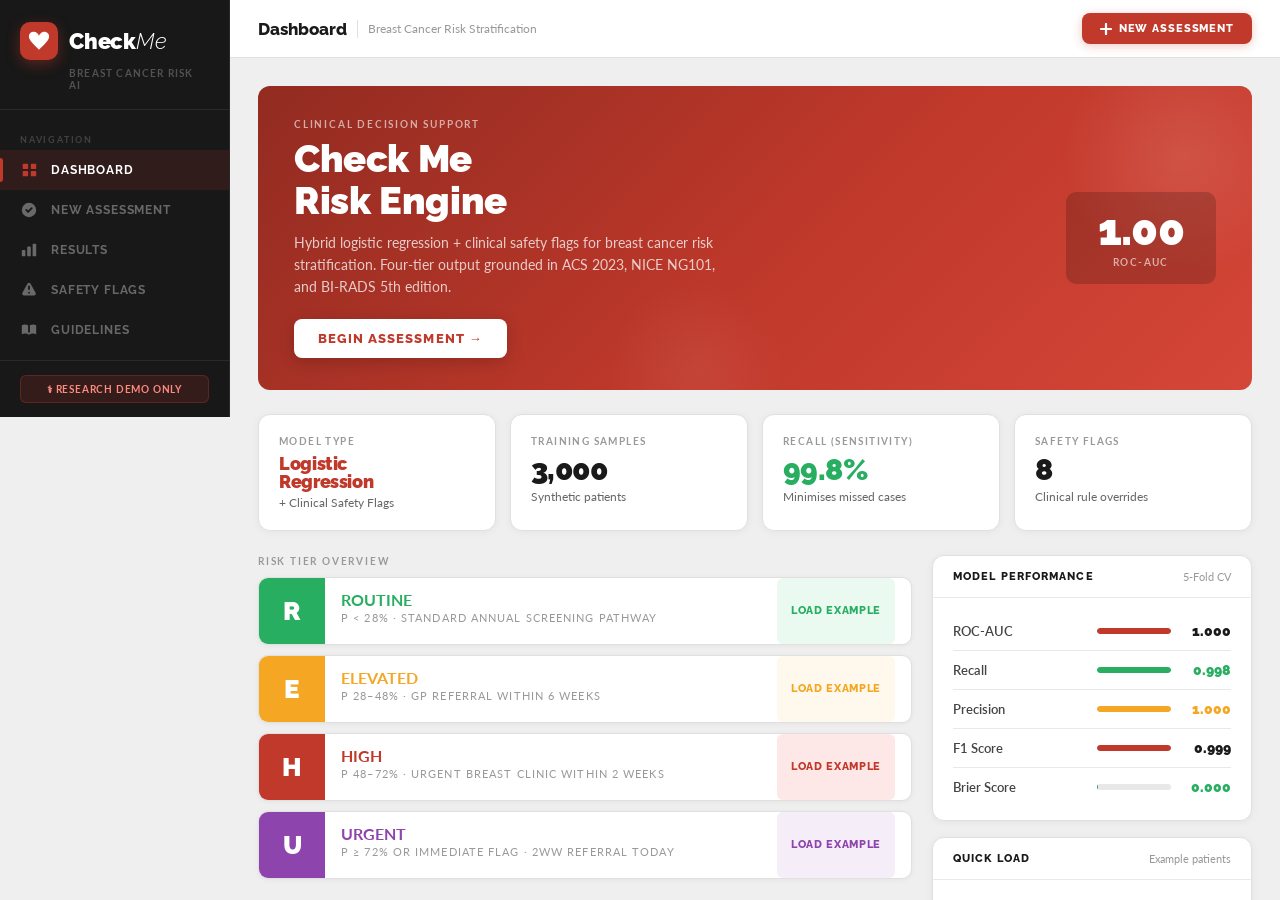
==== Adetoro_Simbiat_Damilola/ui/index.html @ d3ff9772 "Feat/Model+API" ====
<!DOCTYPE html>
<html lang="en">
<head>
<meta charset="UTF-8"/><meta name="viewport" content="width=device-width,initial-scale=1"/>
<title>Check Me — Dashboard</title>
<link rel="stylesheet" href="css/app.css"/>
<style>
.hero-banner {
  background: linear-gradient(135deg, var(--red-dark) 0%, var(--red) 55%, #d44638 100%);
  border-radius:12px; padding:32px 36px; color:white;
  display:flex; align-items:center; gap:32px;
  margin-bottom:24px; position:relative; overflow:hidden;
}
.hero-banner::before {
  content:''; position:absolute; top:-50px; right:-50px;
  width:240px; height:240px;
  background:radial-gradient(circle,rgba(255,255,255,0.1),transparent 70%);
  border-radius:50%;
}
.hero-banner::after {
  content:''; position:absolute; bottom:-70px; left:35%;
  width:180px; height:180px;
  background:radial-gradient(circle,rgba(255,255,255,0.06),transparent 70%);
  border-radius:50%;
}
.hero-text { flex:1; position:relative; z-index:1; }
.hero-pre  { font-size:10px; font-weight:700; letter-spacing:0.18em; text-transform:uppercase; color:rgba(255,255,255,0.6); margin-bottom:8px; }
.hero-h1   { font-family:var(--font-head); font-size:38px; font-weight:900; letter-spacing:-0.01em; line-height:1.1; margin-bottom:10px; }
.hero-body { font-size:14px; color:rgba(255,255,255,0.75); line-height:1.6; max-width:440px; }
.hero-cta  { display:inline-flex; align-items:center; gap:8px; background:white; color:var(--red); border:none; border-radius:8px; padding:12px 24px; font-family:var(--font-head); font-size:13px; font-weight:800; letter-spacing:0.08em; text-transform:uppercase; cursor:pointer; margin-top:20px; box-shadow:0 4px 16px rgba(0,0,0,0.18); text-decoration:none; transition:opacity 0.15s; }
.hero-cta:hover { opacity:0.9; }
.hero-stat { position:relative; z-index:1; text-align:center; padding:16px 28px; background:rgba(0,0,0,0.18); border-radius:10px; min-width:150px; }
.hero-stat-n { font-family:var(--font-head); font-size:44px; font-weight:900; line-height:1; letter-spacing:-0.02em; }
.hero-stat-l { font-size:10px; font-weight:700; letter-spacing:0.14em; text-transform:uppercase; color:rgba(255,255,255,0.6); margin-top:4px; }

.stat-card { background:white; border:1px solid var(--border); border-radius:12px; padding:20px; box-shadow:0 1px 8px rgba(0,0,0,0.05); }
.stat-lbl { font-size:10px; font-weight:700; letter-spacing:0.14em; text-transform:uppercase; color:var(--mid-grey); margin-bottom:8px; }
.stat-val { font-family:var(--font-head); font-size:30px; font-weight:900; line-height:1; letter-spacing:-0.02em; }
.stat-sub { font-size:12px; color:var(--text-sub); margin-top:4px; }

.tier-action { margin-right:16px; padding:6px 14px; border-radius:6px; border:none; font-family:var(--font-head); font-size:11px; font-weight:800; letter-spacing:0.06em; text-transform:uppercase; cursor:pointer; white-space:nowrap; transition:opacity 0.15s; }
.tier-action:hover { opacity:0.82; }

.preset-grid { display:grid; grid-template-columns:1fr 1fr; gap:10px; }
.preset-btn  { padding:14px 10px; border-radius:8px; border:none; color:white; font-family:var(--font-head); font-size:13px; font-weight:800; letter-spacing:0.04em; text-transform:uppercase; cursor:pointer; transition:opacity 0.15s, transform 0.1s; }
.preset-btn:active { opacity:0.82; transform:scale(0.97); }
</style>
</head>
<body>
<div class="shell">
  <div id="sb"></div>
  <div class="main">

    <div class="topbar">
      <div class="topbar-title">Dashboard</div>
      <div class="topbar-sep"></div>
      <div class="topbar-sub">Breast Cancer Risk Stratification</div>
      <div class="topbar-right">
        <a href="assess.html" class="btn btn-primary">
          <svg width="12" height="12" viewBox="0 0 12 12" fill="none" stroke="white" stroke-width="2.2" stroke-linecap="round"><line x1="6" y1="1" x2="6" y2="11"/><line x1="1" y1="6" x2="11" y2="6"/></svg>
          New Assessment
        </a>
      </div>
    </div>

    <div class="page">

      <!-- Hero -->
      <div class="hero-banner fi">
        <div class="hero-text">
          <div class="hero-pre">Clinical Decision Support</div>
          <div class="hero-h1">Check Me<br>Risk Engine</div>
          <div class="hero-body">Hybrid logistic regression + clinical safety flags for breast cancer risk stratification. Four-tier output grounded in ACS 2023, NICE NG101, and BI-RADS 5th edition.</div>
          <a href="assess.html" class="hero-cta">Begin Assessment →</a>
        </div>
        <div class="hero-stat">
          <div class="hero-stat-n">1.00</div>
          <div class="hero-stat-l">ROC-AUC</div>
        </div>
      </div>

      <!-- Stats -->
      <div class="grid-4 fi fi-1" style="margin-bottom:24px;">
        <div class="stat-card">
          <div class="stat-lbl">Model Type</div>
          <div class="stat-val" style="font-size:18px;color:var(--red);">Logistic<br>Regression</div>
          <div class="stat-sub">+ Clinical Safety Flags</div>
        </div>
        <div class="stat-card">
          <div class="stat-lbl">Training Samples</div>
          <div class="stat-val">3,000</div>
          <div class="stat-sub">Synthetic patients</div>
        </div>
        <div class="stat-card">
          <div class="stat-lbl">Recall (Sensitivity)</div>
          <div class="stat-val" style="color:var(--green);">99.8%</div>
          <div class="stat-sub">Minimises missed cases</div>
        </div>
        <div class="stat-card">
          <div class="stat-lbl">Safety Flags</div>
          <div class="stat-val">8</div>
          <div class="stat-sub">Clinical rule overrides</div>
        </div>
      </div>

      <!-- Two columns -->
      <div class="col-2-1 fi fi-2">
        <div>
          <div class="sec-label">Risk Tier Overview</div>

          <div class="cat-row clickable" onclick="go('routine')">
            <div class="cat-badge badge-R">R</div>
            <div class="cat-info">
              <div class="cat-title c-R">ROUTINE</div>
              <div class="cat-sub">P &lt; 28% · Standard annual screening pathway</div>
            </div>
            <button class="tier-action" style="background:var(--green-lt);color:var(--green);">Load Example</button>
          </div>

          <div class="cat-row clickable" onclick="go('elevated')">
            <div class="cat-badge badge-E">E</div>
            <div class="cat-info">
              <div class="cat-title c-E">ELEVATED</div>
              <div class="cat-sub">P 28–48% · GP referral within 6 weeks</div>
            </div>
            <button class="tier-action" style="background:#fef9ec;color:var(--yellow);">Load Example</button>
          </div>

          <div class="cat-row clickable" onclick="go('high')">
            <div class="cat-badge badge-H">H</div>
            <div class="cat-info">
              <div class="cat-title c-H">HIGH</div>
              <div class="cat-sub">P 48–72% · Urgent breast clinic within 2 weeks</div>
            </div>
            <button class="tier-action" style="background:var(--red-light);color:var(--red);">Load Example</button>
          </div>

          <div class="cat-row clickable" onclick="go('urgent')">
            <div class="cat-badge badge-U">U</div>
            <div class="cat-info">
              <div class="cat-title c-U">URGENT</div>
              <div class="cat-sub">P ≥ 72% or IMMEDIATE flag · 2WW referral today</div>
            </div>
            <button class="tier-action" style="background:var(--purple-lt);color:var(--purple);">Load Example</button>
          </div>
        </div>

        <div style="display:flex;flex-direction:column;gap:16px;">
          <!-- Model performance -->
          <div class="card">
            <div class="card-head">
              <span class="card-head-title">Model Performance</span>
              <span class="card-head-sub">5-Fold CV</span>
            </div>
            <div class="card-body" style="padding:14px 20px;">
              <div class="perf-row"><span class="perf-lbl">ROC-AUC</span><div class="perf-track"><div class="perf-fill" style="width:100%;background:var(--red);"></div></div><span class="perf-val">1.000</span></div>
              <div class="perf-row"><span class="perf-lbl">Recall</span><div class="perf-track"><div class="perf-fill" style="width:99.8%;background:var(--green);"></div></div><span class="perf-val" style="color:var(--green);">0.998</span></div>
              <div class="perf-row"><span class="perf-lbl">Precision</span><div class="perf-track"><div class="perf-fill" style="width:100%;background:var(--yellow);"></div></div><span class="perf-val" style="color:var(--yellow);">1.000</span></div>
              <div class="perf-row"><span class="perf-lbl">F1 Score</span><div class="perf-track"><div class="perf-fill" style="width:99.9%;background:var(--red);"></div></div><span class="perf-val">0.999</span></div>
              <div class="perf-row"><span class="perf-lbl">Brier Score</span><div class="perf-track"><div class="perf-fill" style="width:1%;background:var(--green);"></div></div><span class="perf-val" style="color:var(--green);">0.000</span></div>
            </div>
          </div>

          <!-- Quick presets -->
          <div class="card">
            <div class="card-head"><span class="card-head-title">Quick Load</span><span class="card-head-sub">Example patients</span></div>
            <div class="card-body">
              <div class="preset-grid">
                <button class="preset-btn" style="background:var(--green);"  onclick="go('routine')">Routine</button>
                <button class="preset-btn" style="background:var(--yellow);" onclick="go('elevated')">Elevated</button>
                <button class="preset-btn" style="background:var(--red);"    onclick="go('high')">High Risk</button>
                <button class="preset-btn" style="background:var(--purple);" onclick="go('urgent')">Urgent</button>
              </div>
            </div>
          </div>
        </div>
      </div>

      <div style="margin-top:20px;" class="fi fi-3">
        <div class="disclaimer"><strong>⚕ Clinical Decision Support Only.</strong> Check Me does not diagnose breast cancer. All outputs must be validated by a qualified clinician. Based on: ACS 2023 · NICE NG101 · BI-RADS 5th Edition · WHO 2023.</div>
      </div>
    </div>
  </div>
</div>
<script src="js/model.js"></script>
<script>
  document.getElementById('sb').innerHTML = buildSidebar('dashboard');
  function go(preset) {
    const s = {...DEFAULT_STATE,...PRESETS[preset]};
    saveState(s);
    saveResult({...scorePatient(s), state:s});
    window.location.href = 'results.html';
  }
</script>
</body>
</html>
---- Adetoro_Simbiat_Damilola/ui/css/app.css ----
@import url('https://fonts.googleapis.com/css2?family=Raleway:ital,wght@0,300;0,400;0,600;0,700;0,800;0,900;1,300&family=Lato:wght@300;400;700;900&display=swap');

/* ═══════════════════════════════════════════
   CHECK ME DESKTOP — Shared Styles
═══════════════════════════════════════════ */

*, *::before, *::after { box-sizing: border-box; margin: 0; padding: 0; }

:root {
  --red:       #c0392b; --red-dark:  #922b21; --red-light: #fde8e7;
  --orange:    #e67e22; --yellow:    #f5a623;
  --green:     #27ae60; --green-lt:  #eafaf1;
  --purple:    #8e44ad; --purple-lt: #f5eef8;
  --white:     #ffffff; --off-white: #f6f6f6; --bg: #efefef;
  --border:    #e0e0e0; --lt-grey:   #e8e8e8;
  --mid-grey:  #999;    --dk-grey:   #444;
  --text:      #1a1a1a; --text-sub:  #666;
  --sidebar-w: 230px;   --sidebar-bg:#181818; --sidebar-bd:#2a2a2a;
  --topbar-h:  58px;
  --font-head: 'Raleway', sans-serif;
  --font-body: 'Lato', sans-serif;
}

html, body { height:100%; background:var(--bg); font-family:var(--font-body); color:var(--text); font-size:14px; -webkit-font-smoothing:antialiased; }

.shell { display:flex; height:100vh; overflow:hidden; }

/* ── SIDEBAR ── */
.sidebar { width:var(--sidebar-w); background:var(--sidebar-bg); display:flex; flex-direction:column; flex-shrink:0; border-right:1px solid var(--sidebar-bd); }
.sidebar-brand { padding:22px 20px 18px; border-bottom:1px solid var(--sidebar-bd); }
.brand-row { display:flex; align-items:center; gap:11px; }
.brand-icon { width:38px; height:38px; background:var(--red); border-radius:10px; display:flex; align-items:center; justify-content:center; box-shadow:0 4px 14px rgba(192,57,43,0.4); flex-shrink:0; }
.brand-icon svg { width:22px; height:22px; fill:white; }
.brand-name { font-family:var(--font-head); font-size:22px; font-weight:900; color:white; letter-spacing:-0.01em; }
.brand-name em { font-weight:300; font-style:italic; }
.brand-tag { font-size:10px; font-weight:700; letter-spacing:0.12em; text-transform:uppercase; color:rgba(255,255,255,0.25); margin-top:7px; padding-left:49px; }
.sidebar-nav { flex:1; padding:10px 0; overflow-y:auto; }
.nav-section { font-size:9px; font-weight:700; letter-spacing:0.2em; text-transform:uppercase; color:rgba(255,255,255,0.18); padding:14px 20px 5px; }
.nav-link { display:flex; align-items:center; gap:13px; padding:11px 20px; text-decoration:none; cursor:pointer; position:relative; transition:background 0.15s; }
.nav-link:hover { background:rgba(255,255,255,0.05); }
.nav-link.active { background:rgba(192,57,43,0.14); }
.nav-link.active::before { content:''; position:absolute; left:0; top:8px; bottom:8px; width:3px; background:var(--red); border-radius:0 3px 3px 0; }
.nav-ico { width:18px; height:18px; flex-shrink:0; display:flex; align-items:center; justify-content:center; opacity:0.35; }
.nav-ico svg { width:18px; height:18px; fill:white; }
.nav-link.active .nav-ico { opacity:1; }
.nav-link.active .nav-ico svg { fill:var(--red); }
.nav-link:hover .nav-ico { opacity:0.65; }
.nav-lbl { font-family:var(--font-head); font-size:12px; font-weight:700; letter-spacing:0.07em; text-transform:uppercase; color:rgba(255,255,255,0.35); }
.nav-link.active .nav-lbl { color:white; }
.nav-link:hover .nav-lbl  { color:rgba(255,255,255,0.7); }
.sidebar-foot { border-top:1px solid var(--sidebar-bd); padding:14px 20px; }
.demo-chip { background:rgba(192,57,43,0.17); border:1px solid rgba(192,57,43,0.32); border-radius:6px; padding:7px 12px; font-size:10px; font-weight:700; letter-spacing:0.08em; text-transform:uppercase; color:#ff8a80; text-align:center; }

/* ── MAIN ── */
.main { flex:1; display:flex; flex-direction:column; overflow:hidden; }
.topbar { height:var(--topbar-h); background:white; border-bottom:1px solid var(--border); display:flex; align-items:center; padding:0 28px; gap:10px; flex-shrink:0; }
.topbar-title { font-family:var(--font-head); font-size:17px; font-weight:800; color:var(--text); }
.topbar-sep { width:1px; height:18px; background:var(--border); }
.topbar-sub { font-size:12px; color:var(--mid-grey); }
.topbar-right { margin-left:auto; display:flex; align-items:center; gap:10px; }

.btn { display:inline-flex; align-items:center; gap:7px; padding:9px 18px; border:none; border-radius:8px; cursor:pointer; font-family:var(--font-head); font-size:11px; font-weight:800; letter-spacing:0.08em; text-transform:uppercase; text-decoration:none; transition:opacity 0.15s, transform 0.1s; }
.btn:active { opacity:0.85; transform:scale(0.98); }
.btn-primary { background:var(--red); color:white; box-shadow:0 2px 10px rgba(192,57,43,0.28); }
.btn-ghost { background:transparent; color:var(--dk-grey); border:1.5px solid var(--border); }
.btn-ghost:hover { border-color:var(--red); color:var(--red); }

.page { flex:1; overflow-y:auto; padding:28px; }
.page::-webkit-scrollbar { width:4px; }
.page::-webkit-scrollbar-thumb { background:var(--border); border-radius:99px; }

/* ── CARDS ── */
.card { background:white; border:1px solid var(--border); border-radius:12px; overflow:hidden; box-shadow:0 1px 8px rgba(0,0,0,0.05); }
.card-head { padding:14px 20px; border-bottom:1px solid var(--lt-grey); display:flex; align-items:center; gap:10px; }
.card-head-title { font-family:var(--font-head); font-size:11px; font-weight:800; letter-spacing:0.1em; text-transform:uppercase; color:var(--text); }
.card-head-sub { font-size:11px; color:var(--mid-grey); margin-left:auto; }
.card-body { padding:20px; }

.sec-label { font-size:10px; font-weight:700; letter-spacing:0.18em; text-transform:uppercase; color:var(--mid-grey); margin-bottom:10px; }

/* ── CATEGORY ROWS (SALT-style) ── */
.cat-row { display:flex; align-items:stretch; background:white; border:1px solid var(--border); border-radius:10px; overflow:hidden; box-shadow:0 1px 5px rgba(0,0,0,0.05); margin-bottom:10px; transition:box-shadow 0.15s; }
.cat-row.clickable { cursor:pointer; }
.cat-row.clickable:hover { box-shadow:0 4px 16px rgba(0,0,0,0.09); }
.cat-badge { width:66px; min-height:66px; display:flex; align-items:center; justify-content:center; font-family:var(--font-head); font-size:26px; font-weight:900; color:white; flex-shrink:0; }
.badge-R { background:var(--green); }
.badge-E { background:var(--yellow); }
.badge-H { background:var(--red); }
.badge-U { background:var(--purple); }
.badge-F { background:var(--dk-grey); font-size:18px; }
.cat-info { flex:1; padding:12px 16px; }
.cat-title { font-size:16px; font-weight:700; }
.c-R { color:var(--green); } .c-E { color:var(--yellow); } .c-H { color:var(--red); } .c-U { color:var(--purple); }
.cat-sub { font-size:11px; color:var(--mid-grey); letter-spacing:0.1em; text-transform:uppercase; margin-top:2px; }
.cat-expand { display:none; padding:12px 16px; border-top:1px solid var(--lt-grey); font-size:13px; color:var(--dk-grey); line-height:1.5; }
.cat-expand.open { display:block; }

/* ── FLAG CARDS ── */
.flag-card { background:white; border-left:4px solid; border-radius:0 10px 10px 0; border:1px solid var(--border); border-left-width:4px; padding:12px 16px; margin-bottom:8px; }
.flag-card.immediate { border-left-color:var(--red) !important; }
.flag-card.prompt    { border-left-color:var(--yellow) !important; }
.flag-urg { font-size:10px; font-weight:900; letter-spacing:0.14em; text-transform:uppercase; margin-bottom:3px; }
.flag-card.immediate .flag-urg { color:var(--red); }
.flag-card.prompt    .flag-urg { color:var(--yellow); }
.flag-cond { font-size:14px; font-weight:700; color:var(--text); }
.flag-rat  { font-size:12px; color:var(--text-sub); line-height:1.4; margin-top:2px; }

/* ── STEP ASSESSMENT ── */
.step-card { background:white; border-radius:12px; overflow:hidden; box-shadow:0 2px 14px rgba(0,0,0,0.07); max-width:620px; margin:0 auto; }
.step-card-lbl { background:var(--off-white); border-bottom:1px solid var(--lt-grey); padding:10px 22px; font-size:10px; font-weight:700; letter-spacing:0.14em; text-transform:uppercase; color:var(--mid-grey); }
.step-card-q { padding:22px 22px 8px; font-family:var(--font-head); font-size:24px; font-weight:800; color:var(--text); line-height:1.2; }
.step-card-hint { padding:0 22px 18px; font-size:13px; color:var(--text-sub); line-height:1.5; }

.yn-row { display:grid; grid-template-columns:1fr 1fr; border-top:1px solid var(--lt-grey); }
.yn-btn { padding:24px 12px; text-align:center; cursor:pointer; border:none; background:white; font-family:var(--font-head); font-size:22px; font-weight:800; letter-spacing:0.04em; text-transform:uppercase; transition:background 0.15s; display:flex; flex-direction:column; align-items:center; gap:4px; }
.yn-btn:first-child { border-right:1px solid var(--lt-grey); }
.yn-btn.yes { color:var(--green); } .yn-btn.no { color:var(--mid-grey); }
.yn-btn.sel-y { background:rgba(39,174,96,0.1); } .yn-btn.sel-n { background:rgba(153,153,153,0.07); }
.yn-hint { font-size:10px; font-weight:600; letter-spacing:0.08em; opacity:0.55; text-transform:uppercase; }

.stepper-wrap { padding:18px 22px; border-top:1px solid var(--lt-grey); }
.stepper-row { display:flex; align-items:center; border:1px solid var(--lt-grey); border-radius:8px; overflow:hidden; }
.stp-btn { width:60px; height:54px; background:var(--off-white); border:none; cursor:pointer; font-size:24px; font-weight:300; color:var(--dk-grey); display:flex; align-items:center; justify-content:center; flex-shrink:0; transition:background 0.1s; }
.stp-btn:active { background:var(--lt-grey); }
.stp-btn.plus { background:var(--red); color:white; font-weight:700; }
.stp-btn.plus:active { background:var(--red-dark); }
.stp-val { flex:1; border:none; outline:none; text-align:center; font-family:var(--font-head); font-size:30px; font-weight:900; color:var(--text); background:white; height:54px; border-left:1px solid var(--lt-grey); border-right:1px solid var(--lt-grey); -moz-appearance:textfield; }
.stp-val::-webkit-outer-spin-button, .stp-val::-webkit-inner-spin-button { -webkit-appearance:none; }
.stp-unit { font-size:11px; font-weight:700; color:var(--mid-grey); text-transform:uppercase; letter-spacing:0.06em; margin-top:7px; }

.continue-bar { padding:18px 22px 26px; }
.btn-continue { width:100%; height:52px; background:var(--red); border:none; border-radius:8px; color:white; font-family:var(--font-head); font-size:16px; font-weight:800; letter-spacing:0.12em; text-transform:uppercase; cursor:pointer; box-shadow:0 3px 14px rgba(192,57,43,0.3); transition:opacity 0.15s; }
.btn-continue:hover { opacity:0.91; }

.progress-wrap { height:4px; background:rgba(255,255,255,0.25); }
.progress-fill { height:100%; background:white; transition:width 0.4s ease; }

/* ── RESULT HERO ── */
.result-hero { color:white; padding:32px 36px; border-radius:12px; position:relative; overflow:hidden; margin-bottom:24px; }
.result-hero::before { content:''; position:absolute; top:-50px; right:-50px; width:220px; height:220px; background:radial-gradient(circle, rgba(255,255,255,0.12), transparent 70%); border-radius:50%; }
.rh-label { font-size:10px; font-weight:700; letter-spacing:0.2em; text-transform:uppercase; color:rgba(255,255,255,0.6); margin-bottom:10px; }
.rh-tier  { font-family:var(--font-head); font-size:56px; font-weight:900; letter-spacing:-0.01em; line-height:1; position:relative; z-index:1; }
.rh-sub   { font-size:13px; font-weight:700; letter-spacing:0.12em; text-transform:uppercase; color:rgba(255,255,255,0.7); margin-top:6px; }
.rh-pills { display:flex; gap:10px; margin-top:18px; flex-wrap:wrap; }
.rh-pill  { background:rgba(0,0,0,0.18); border:1px solid rgba(255,255,255,0.22); border-radius:20px; padding:6px 16px; font-size:11px; font-weight:700; color:rgba(255,255,255,0.9); letter-spacing:0.06em; text-transform:uppercase; }

/* ── MISC ── */
.disclaimer { background:white; border:1px solid var(--border); border-left:4px solid var(--yellow); border-radius:10px; padding:14px 18px; font-size:12px; color:var(--text-sub); line-height:1.6; }
.perf-row { display:flex; align-items:center; padding:11px 0; border-bottom:1px solid var(--lt-grey); }
.perf-row:last-child { border-bottom:none; }
.perf-lbl { font-size:13px; font-weight:600; color:var(--dk-grey); width:130px; }
.perf-track { flex:1; height:6px; background:var(--lt-grey); border-radius:99px; overflow:hidden; margin:0 14px; }
.perf-fill  { height:100%; border-radius:99px; }
.perf-val   { font-family:var(--font-head); font-size:14px; font-weight:900; color:var(--text); width:46px; text-align:right; }

/* Grids */
.grid-2 { display:grid; grid-template-columns:1fr 1fr; gap:16px; }
.grid-3 { display:grid; grid-template-columns:1fr 1fr 1fr; gap:16px; }
.grid-4 { display:grid; grid-template-columns:repeat(4,1fr); gap:14px; }
.col-2-1 { display:grid; grid-template-columns:1fr 320px; gap:20px; }

/* Animations */
@keyframes fadeUp { from { opacity:0; transform:translateY(10px); } to { opacity:1; transform:none; } }
.fi   { animation:fadeUp 0.28s ease both; }
.fi-1 { animation-delay:.05s; } .fi-2 { animation-delay:.10s; } .fi-3 { animation-delay:.15s; } .fi-4 { animation-delay:.20s; }
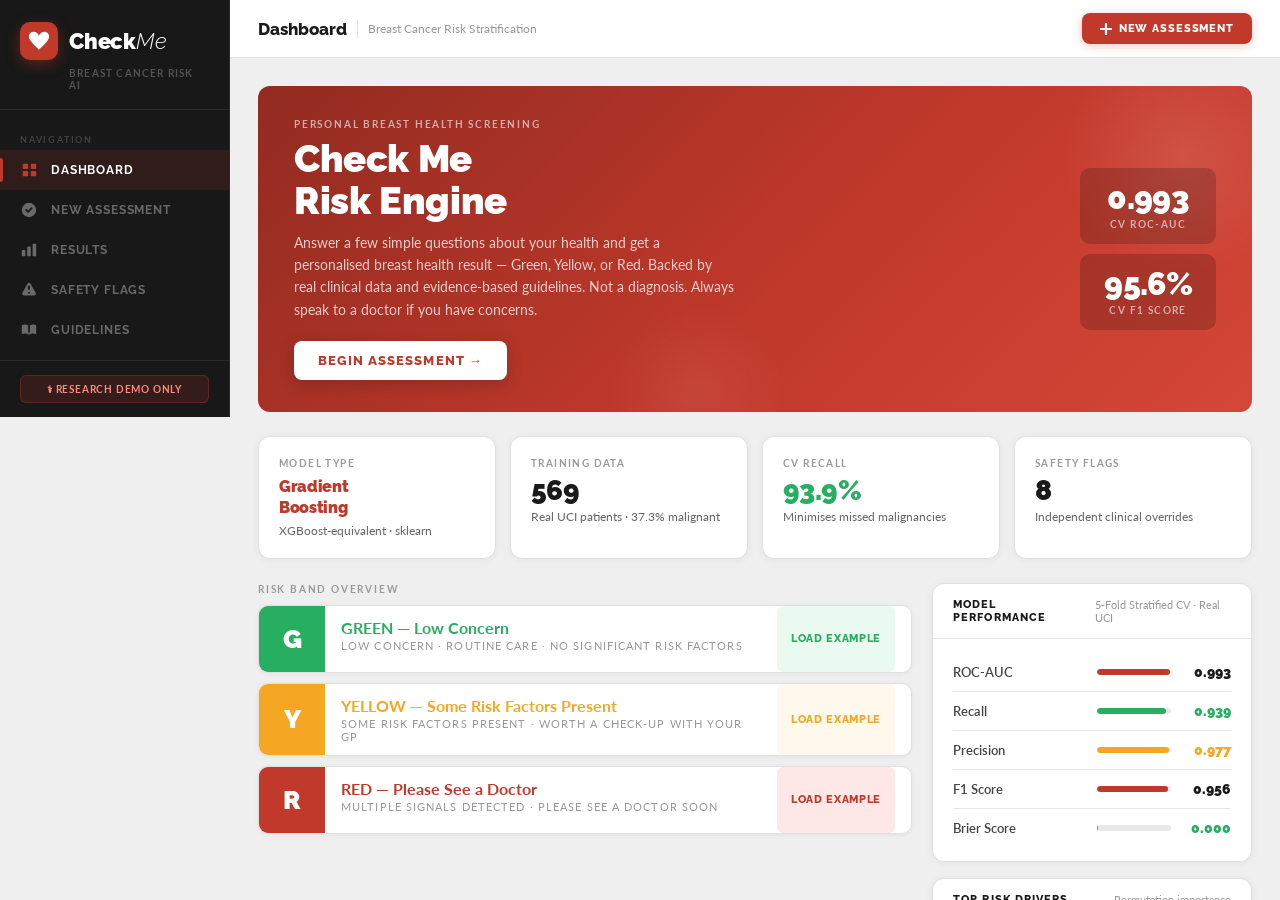
==== commit b7832d7e: "Fix/follow requirement strictly" ====
--- a/Adetoro_Simbiat_Damilola/ui/index.html
+++ b/Adetoro_Simbiat_Damilola/ui/index.html
@@ -11,39 +11,36 @@
   display:flex; align-items:center; gap:32px;
   margin-bottom:24px; position:relative; overflow:hidden;
 }
-.hero-banner::before {
-  content:''; position:absolute; top:-50px; right:-50px;
-  width:240px; height:240px;
-  background:radial-gradient(circle,rgba(255,255,255,0.1),transparent 70%);
-  border-radius:50%;
-}
-.hero-banner::after {
-  content:''; position:absolute; bottom:-70px; left:35%;
-  width:180px; height:180px;
-  background:radial-gradient(circle,rgba(255,255,255,0.06),transparent 70%);
-  border-radius:50%;
-}
+.hero-banner::before { content:''; position:absolute; top:-50px; right:-50px; width:240px; height:240px; background:radial-gradient(circle,rgba(255,255,255,0.1),transparent 70%); border-radius:50%; }
+.hero-banner::after  { content:''; position:absolute; bottom:-70px; left:35%; width:180px; height:180px; background:radial-gradient(circle,rgba(255,255,255,0.06),transparent 70%); border-radius:50%; }
 .hero-text { flex:1; position:relative; z-index:1; }
 .hero-pre  { font-size:10px; font-weight:700; letter-spacing:0.18em; text-transform:uppercase; color:rgba(255,255,255,0.6); margin-bottom:8px; }
 .hero-h1   { font-family:var(--font-head); font-size:38px; font-weight:900; letter-spacing:-0.01em; line-height:1.1; margin-bottom:10px; }
 .hero-body { font-size:14px; color:rgba(255,255,255,0.75); line-height:1.6; max-width:440px; }
 .hero-cta  { display:inline-flex; align-items:center; gap:8px; background:white; color:var(--red); border:none; border-radius:8px; padding:12px 24px; font-family:var(--font-head); font-size:13px; font-weight:800; letter-spacing:0.08em; text-transform:uppercase; cursor:pointer; margin-top:20px; box-shadow:0 4px 16px rgba(0,0,0,0.18); text-decoration:none; transition:opacity 0.15s; }
 .hero-cta:hover { opacity:0.9; }
-.hero-stat { position:relative; z-index:1; text-align:center; padding:16px 28px; background:rgba(0,0,0,0.18); border-radius:10px; min-width:150px; }
-.hero-stat-n { font-family:var(--font-head); font-size:44px; font-weight:900; line-height:1; letter-spacing:-0.02em; }
+.hero-stats { position:relative; z-index:1; display:flex; flex-direction:column; gap:10px; }
+.hero-stat  { text-align:center; padding:14px 24px; background:rgba(0,0,0,0.18); border-radius:10px; min-width:130px; }
+.hero-stat-n { font-family:var(--font-head); font-size:32px; font-weight:900; line-height:1; letter-spacing:-0.02em; }
 .hero-stat-l { font-size:10px; font-weight:700; letter-spacing:0.14em; text-transform:uppercase; color:rgba(255,255,255,0.6); margin-top:4px; }
 
 .stat-card { background:white; border:1px solid var(--border); border-radius:12px; padding:20px; box-shadow:0 1px 8px rgba(0,0,0,0.05); }
-.stat-lbl { font-size:10px; font-weight:700; letter-spacing:0.14em; text-transform:uppercase; color:var(--mid-grey); margin-bottom:8px; }
-.stat-val { font-family:var(--font-head); font-size:30px; font-weight:900; line-height:1; letter-spacing:-0.02em; }
-.stat-sub { font-size:12px; color:var(--text-sub); margin-top:4px; }
-
-.tier-action { margin-right:16px; padding:6px 14px; border-radius:6px; border:none; font-family:var(--font-head); font-size:11px; font-weight:800; letter-spacing:0.06em; text-transform:uppercase; cursor:pointer; white-space:nowrap; transition:opacity 0.15s; }
-.tier-action:hover { opacity:0.82; }
-
-.preset-grid { display:grid; grid-template-columns:1fr 1fr; gap:10px; }
+.stat-lbl  { font-size:10px; font-weight:700; letter-spacing:0.14em; text-transform:uppercase; color:var(--mid-grey); margin-bottom:8px; }
+.stat-val  { font-family:var(--font-head); font-size:28px; font-weight:900; line-height:1; letter-spacing:-0.02em; }
+.stat-sub  { font-size:12px; color:var(--text-sub); margin-top:4px; }
+
+.band-action { margin-right:16px; padding:6px 14px; border-radius:6px; border:none; font-family:var(--font-head); font-size:11px; font-weight:800; letter-spacing:0.06em; text-transform:uppercase; cursor:pointer; white-space:nowrap; transition:opacity 0.15s; }
+.band-action:hover { opacity:0.82; }
+
+.preset-grid { display:grid; grid-template-columns:1fr 1fr 1fr; gap:10px; }
 .preset-btn  { padding:14px 10px; border-radius:8px; border:none; color:white; font-family:var(--font-head); font-size:13px; font-weight:800; letter-spacing:0.04em; text-transform:uppercase; cursor:pointer; transition:opacity 0.15s, transform 0.1s; }
 .preset-btn:active { opacity:0.82; transform:scale(0.97); }
+
+.feat-row { display:flex; align-items:center; gap:8px; margin-bottom:9px; }
+.feat-lbl { font-size:11px; font-weight:700; color:var(--dk-grey); width:160px; text-transform:uppercase; letter-spacing:0.04em; flex-shrink:0; }
+.feat-track { flex:1; height:5px; background:var(--lt-grey); border-radius:99px; overflow:hidden; }
+.feat-fill  { height:100%; border-radius:99px; background:var(--red); }
+.feat-val   { font-size:11px; font-weight:700; color:var(--mid-grey); width:44px; text-align:right; }
 </style>
 </head>
 <body>
@@ -68,96 +65,107 @@
       <!-- Hero -->
       <div class="hero-banner fi">
         <div class="hero-text">
-          <div class="hero-pre">Clinical Decision Support</div>
+          <div class="hero-pre">Personal Breast Health Screening</div>
           <div class="hero-h1">Check Me<br>Risk Engine</div>
-          <div class="hero-body">Hybrid logistic regression + clinical safety flags for breast cancer risk stratification. Four-tier output grounded in ACS 2023, NICE NG101, and BI-RADS 5th edition.</div>
+          <div class="hero-body">Answer a few simple questions about your health and get a personalised breast health result — Green, Yellow, or Red. Backed by real clinical data and evidence-based guidelines. Not a diagnosis. Always speak to a doctor if you have concerns.</div>
           <a href="assess.html" class="hero-cta">Begin Assessment →</a>
         </div>
-        <div class="hero-stat">
-          <div class="hero-stat-n">1.00</div>
-          <div class="hero-stat-l">ROC-AUC</div>
-        </div>
-      </div>
-
-      <!-- Stats -->
+        <div class="hero-stats">
+          <div class="hero-stat">
+            <div class="hero-stat-n">0.993</div>
+            <div class="hero-stat-l">CV ROC-AUC</div>
+          </div>
+          <div class="hero-stat">
+            <div class="hero-stat-n">95.6%</div>
+            <div class="hero-stat-l">CV F1 Score</div>
+          </div>
+        </div>
+      </div>
+
+      <!-- Stats row -->
       <div class="grid-4 fi fi-1" style="margin-bottom:24px;">
         <div class="stat-card">
           <div class="stat-lbl">Model Type</div>
-          <div class="stat-val" style="font-size:18px;color:var(--red);">Logistic<br>Regression</div>
-          <div class="stat-sub">+ Clinical Safety Flags</div>
-        </div>
-        <div class="stat-card">
-          <div class="stat-lbl">Training Samples</div>
-          <div class="stat-val">3,000</div>
-          <div class="stat-sub">Synthetic patients</div>
-        </div>
-        <div class="stat-card">
-          <div class="stat-lbl">Recall (Sensitivity)</div>
-          <div class="stat-val" style="color:var(--green);">99.8%</div>
-          <div class="stat-sub">Minimises missed cases</div>
+          <div class="stat-val" style="font-size:16px;color:var(--red);line-height:1.3;">Gradient<br>Boosting</div>
+          <div class="stat-sub">XGBoost-equivalent · sklearn</div>
+        </div>
+        <div class="stat-card">
+          <div class="stat-lbl">Training Data</div>
+          <div class="stat-val">569</div>
+          <div class="stat-sub">Real UCI patients · 37.3% malignant</div>
+        </div>
+        <div class="stat-card">
+          <div class="stat-lbl">CV Recall</div>
+          <div class="stat-val" style="color:var(--green);">93.9%</div>
+          <div class="stat-sub">Minimises missed malignancies</div>
         </div>
         <div class="stat-card">
           <div class="stat-lbl">Safety Flags</div>
           <div class="stat-val">8</div>
-          <div class="stat-sub">Clinical rule overrides</div>
+          <div class="stat-sub">Independent clinical overrides</div>
         </div>
       </div>
 
       <!-- Two columns -->
       <div class="col-2-1 fi fi-2">
         <div>
-          <div class="sec-label">Risk Tier Overview</div>
-
-          <div class="cat-row clickable" onclick="go('routine')">
+          <div class="sec-label">Risk Band Overview</div>
+
+          <div class="cat-row clickable" onclick="go('green')">
+            <div class="cat-badge badge-G">G</div>
+            <div class="cat-info">
+              <div class="cat-title c-G">GREEN — Low Concern</div>
+              <div class="cat-sub">Low concern · Routine care · No significant risk factors</div>
+            </div>
+            <button class="band-action" style="background:var(--green-lt);color:var(--green);">Load Example</button>
+          </div>
+
+          <div class="cat-row clickable" onclick="go('yellow')">
+            <div class="cat-badge badge-Y">Y</div>
+            <div class="cat-info">
+              <div class="cat-title c-Y">YELLOW — Some Risk Factors Present</div>
+              <div class="cat-sub">Some risk factors present · Worth a check-up with your GP</div>
+            </div>
+            <button class="band-action" style="background:#fef9ec;color:var(--yellow);">Load Example</button>
+          </div>
+
+          <div class="cat-row clickable" onclick="go('red')">
             <div class="cat-badge badge-R">R</div>
             <div class="cat-info">
-              <div class="cat-title c-R">ROUTINE</div>
-              <div class="cat-sub">P &lt; 28% · Standard annual screening pathway</div>
-            </div>
-            <button class="tier-action" style="background:var(--green-lt);color:var(--green);">Load Example</button>
-          </div>
-
-          <div class="cat-row clickable" onclick="go('elevated')">
-            <div class="cat-badge badge-E">E</div>
-            <div class="cat-info">
-              <div class="cat-title c-E">ELEVATED</div>
-              <div class="cat-sub">P 28–48% · GP referral within 6 weeks</div>
-            </div>
-            <button class="tier-action" style="background:#fef9ec;color:var(--yellow);">Load Example</button>
-          </div>
-
-          <div class="cat-row clickable" onclick="go('high')">
-            <div class="cat-badge badge-H">H</div>
-            <div class="cat-info">
-              <div class="cat-title c-H">HIGH</div>
-              <div class="cat-sub">P 48–72% · Urgent breast clinic within 2 weeks</div>
-            </div>
-            <button class="tier-action" style="background:var(--red-light);color:var(--red);">Load Example</button>
-          </div>
-
-          <div class="cat-row clickable" onclick="go('urgent')">
-            <div class="cat-badge badge-U">U</div>
-            <div class="cat-info">
-              <div class="cat-title c-U">URGENT</div>
-              <div class="cat-sub">P ≥ 72% or IMMEDIATE flag · 2WW referral today</div>
-            </div>
-            <button class="tier-action" style="background:var(--purple-lt);color:var(--purple);">Load Example</button>
+              <div class="cat-title c-R">RED — Please See a Doctor</div>
+              <div class="cat-sub">Multiple signals detected · Please see a doctor soon</div>
+            </div>
+            <button class="band-action" style="background:var(--red-light);color:var(--red);">Load Example</button>
           </div>
         </div>
 
         <div style="display:flex;flex-direction:column;gap:16px;">
+
           <!-- Model performance -->
           <div class="card">
             <div class="card-head">
               <span class="card-head-title">Model Performance</span>
-              <span class="card-head-sub">5-Fold CV</span>
+              <span class="card-head-sub">5-Fold Stratified CV · Real UCI</span>
             </div>
             <div class="card-body" style="padding:14px 20px;">
-              <div class="perf-row"><span class="perf-lbl">ROC-AUC</span><div class="perf-track"><div class="perf-fill" style="width:100%;background:var(--red);"></div></div><span class="perf-val">1.000</span></div>
-              <div class="perf-row"><span class="perf-lbl">Recall</span><div class="perf-track"><div class="perf-fill" style="width:99.8%;background:var(--green);"></div></div><span class="perf-val" style="color:var(--green);">0.998</span></div>
-              <div class="perf-row"><span class="perf-lbl">Precision</span><div class="perf-track"><div class="perf-fill" style="width:100%;background:var(--yellow);"></div></div><span class="perf-val" style="color:var(--yellow);">1.000</span></div>
-              <div class="perf-row"><span class="perf-lbl">F1 Score</span><div class="perf-track"><div class="perf-fill" style="width:99.9%;background:var(--red);"></div></div><span class="perf-val">0.999</span></div>
-              <div class="perf-row"><span class="perf-lbl">Brier Score</span><div class="perf-track"><div class="perf-fill" style="width:1%;background:var(--green);"></div></div><span class="perf-val" style="color:var(--green);">0.000</span></div>
+              <div class="perf-row"><span class="perf-lbl">ROC-AUC</span><div class="perf-track"><div class="perf-fill" style="width:99.3%;background:var(--red);"></div></div><span class="perf-val">0.993</span></div>
+              <div class="perf-row"><span class="perf-lbl">Recall</span><div class="perf-track"><div class="perf-fill" style="width:93.9%;background:var(--green);"></div></div><span class="perf-val" style="color:var(--green);">0.939</span></div>
+              <div class="perf-row"><span class="perf-lbl">Precision</span><div class="perf-track"><div class="perf-fill" style="width:97.7%;background:var(--yellow);"></div></div><span class="perf-val" style="color:var(--yellow);">0.977</span></div>
+              <div class="perf-row"><span class="perf-lbl">F1 Score</span><div class="perf-track"><div class="perf-fill" style="width:95.6%;background:var(--red);"></div></div><span class="perf-val">0.956</span></div>
+              <div class="perf-row"><span class="perf-lbl">Brier Score</span><div class="perf-track"><div class="perf-fill" style="width:2%;background:var(--green);"></div></div><span class="perf-val" style="color:var(--green);">0.000</span></div>
+            </div>
+          </div>
+
+          <!-- Top features -->
+          <div class="card">
+            <div class="card-head"><span class="card-head-title">Top Risk Drivers</span><span class="card-head-sub">Permutation importance</span></div>
+            <div class="card-body" style="padding:14px 20px;">
+              <div class="feat-row"><div class="feat-lbl">Worst Area</div><div class="feat-track"><div class="feat-fill" style="width:100%;"></div></div><div class="feat-val">0.00752</div></div>
+              <div class="feat-row"><div class="feat-lbl">Worst Concave Pts</div><div class="feat-track"><div class="feat-fill" style="width:11%;"></div></div><div class="feat-val">0.00083</div></div>
+              <div class="feat-row"><div class="feat-lbl">Mean Concave Pts</div><div class="feat-track"><div class="feat-fill" style="width:1.6%;"></div></div><div class="feat-val">0.00012</div></div>
+              <div class="feat-row"><div class="feat-lbl">Worst Texture</div><div class="feat-track"><div class="feat-fill" style="width:1.1%;"></div></div><div class="feat-val">0.00008</div></div>
+              <div class="feat-row"><div class="feat-lbl">Mean Compactness</div><div class="feat-track"><div class="feat-fill" style="width:0.7%;"></div></div><div class="feat-val">0.00005</div></div>
+              <p style="font-size:10px;color:var(--mid-grey);margin-top:8px;">AUC drop on permutation · higher = more influential</p>
             </div>
           </div>
 
@@ -166,10 +174,9 @@
             <div class="card-head"><span class="card-head-title">Quick Load</span><span class="card-head-sub">Example patients</span></div>
             <div class="card-body">
               <div class="preset-grid">
-                <button class="preset-btn" style="background:var(--green);"  onclick="go('routine')">Routine</button>
-                <button class="preset-btn" style="background:var(--yellow);" onclick="go('elevated')">Elevated</button>
-                <button class="preset-btn" style="background:var(--red);"    onclick="go('high')">High Risk</button>
-                <button class="preset-btn" style="background:var(--purple);" onclick="go('urgent')">Urgent</button>
+                <button class="preset-btn" style="background:var(--green);"  onclick="go('green')">🟢 Green</button>
+                <button class="preset-btn" style="background:var(--yellow);" onclick="go('yellow')">🟡 Yellow</button>
+                <button class="preset-btn" style="background:var(--red);"    onclick="go('red')">🔴 Red</button>
               </div>
             </div>
           </div>
@@ -177,7 +184,7 @@
       </div>
 
       <div style="margin-top:20px;" class="fi fi-3">
-        <div class="disclaimer"><strong>⚕ Clinical Decision Support Only.</strong> Check Me does not diagnose breast cancer. All outputs must be validated by a qualified clinician. Based on: ACS 2023 · NICE NG101 · BI-RADS 5th Edition · WHO 2023.</div>
+        <div class="disclaimer"><strong>This is not a diagnosis.</strong> Check Me is a self-screening support tool. It cannot tell you whether you have or don't have cancer. For any concerns, please consult a healthcare professional.</div>
       </div>
     </div>
   </div>
@@ -186,10 +193,12 @@
 <script>
   document.getElementById('sb').innerHTML = buildSidebar('dashboard');
   function go(preset) {
-    const s = {...DEFAULT_STATE,...PRESETS[preset]};
+    const s = {...DEFAULT_STATE, ...PRESETS[preset]};
     saveState(s);
-    saveResult({...scorePatient(s), state:s});
-    window.location.href = 'results.html';
+    scorePatient(s).then(result => {
+      saveResult({...result, state: s});
+      window.location.href = 'results.html';
+    });
   }
 </script>
 </body>
--- a/Adetoro_Simbiat_Damilola/ui/css/app.css
+++ b/Adetoro_Simbiat_Damilola/ui/css/app.css
@@ -83,14 +83,21 @@
 .cat-row.clickable { cursor:pointer; }
 .cat-row.clickable:hover { box-shadow:0 4px 16px rgba(0,0,0,0.09); }
 .cat-badge { width:66px; min-height:66px; display:flex; align-items:center; justify-content:center; font-family:var(--font-head); font-size:26px; font-weight:900; color:white; flex-shrink:0; }
-.badge-R { background:var(--green); }
+/* ── Risk band badges (GREEN / YELLOW / RED) ── */
+.badge-G { background:var(--green); }
+.badge-Y { background:var(--yellow); }
+.badge-R { background:var(--red); }
+.badge-F { background:var(--dk-grey); font-size:18px; }
+/* legacy aliases */
 .badge-E { background:var(--yellow); }
 .badge-H { background:var(--red); }
-.badge-U { background:var(--purple); }
-.badge-F { background:var(--dk-grey); font-size:18px; }
+.badge-U { background:var(--red); }
 .cat-info { flex:1; padding:12px 16px; }
 .cat-title { font-size:16px; font-weight:700; }
-.c-R { color:var(--green); } .c-E { color:var(--yellow); } .c-H { color:var(--red); } .c-U { color:var(--purple); }
+/* Band text colors */
+.c-G { color:var(--green); } .c-Y { color:var(--yellow); } .c-R { color:var(--red); }
+/* legacy aliases */
+.c-E { color:var(--yellow); } .c-H { color:var(--red); } .c-U { color:var(--red); }
 .cat-sub { font-size:11px; color:var(--mid-grey); letter-spacing:0.1em; text-transform:uppercase; margin-top:2px; }
 .cat-expand { display:none; padding:12px 16px; border-top:1px solid var(--lt-grey); font-size:13px; color:var(--dk-grey); line-height:1.5; }
 .cat-expand.open { display:block; }
